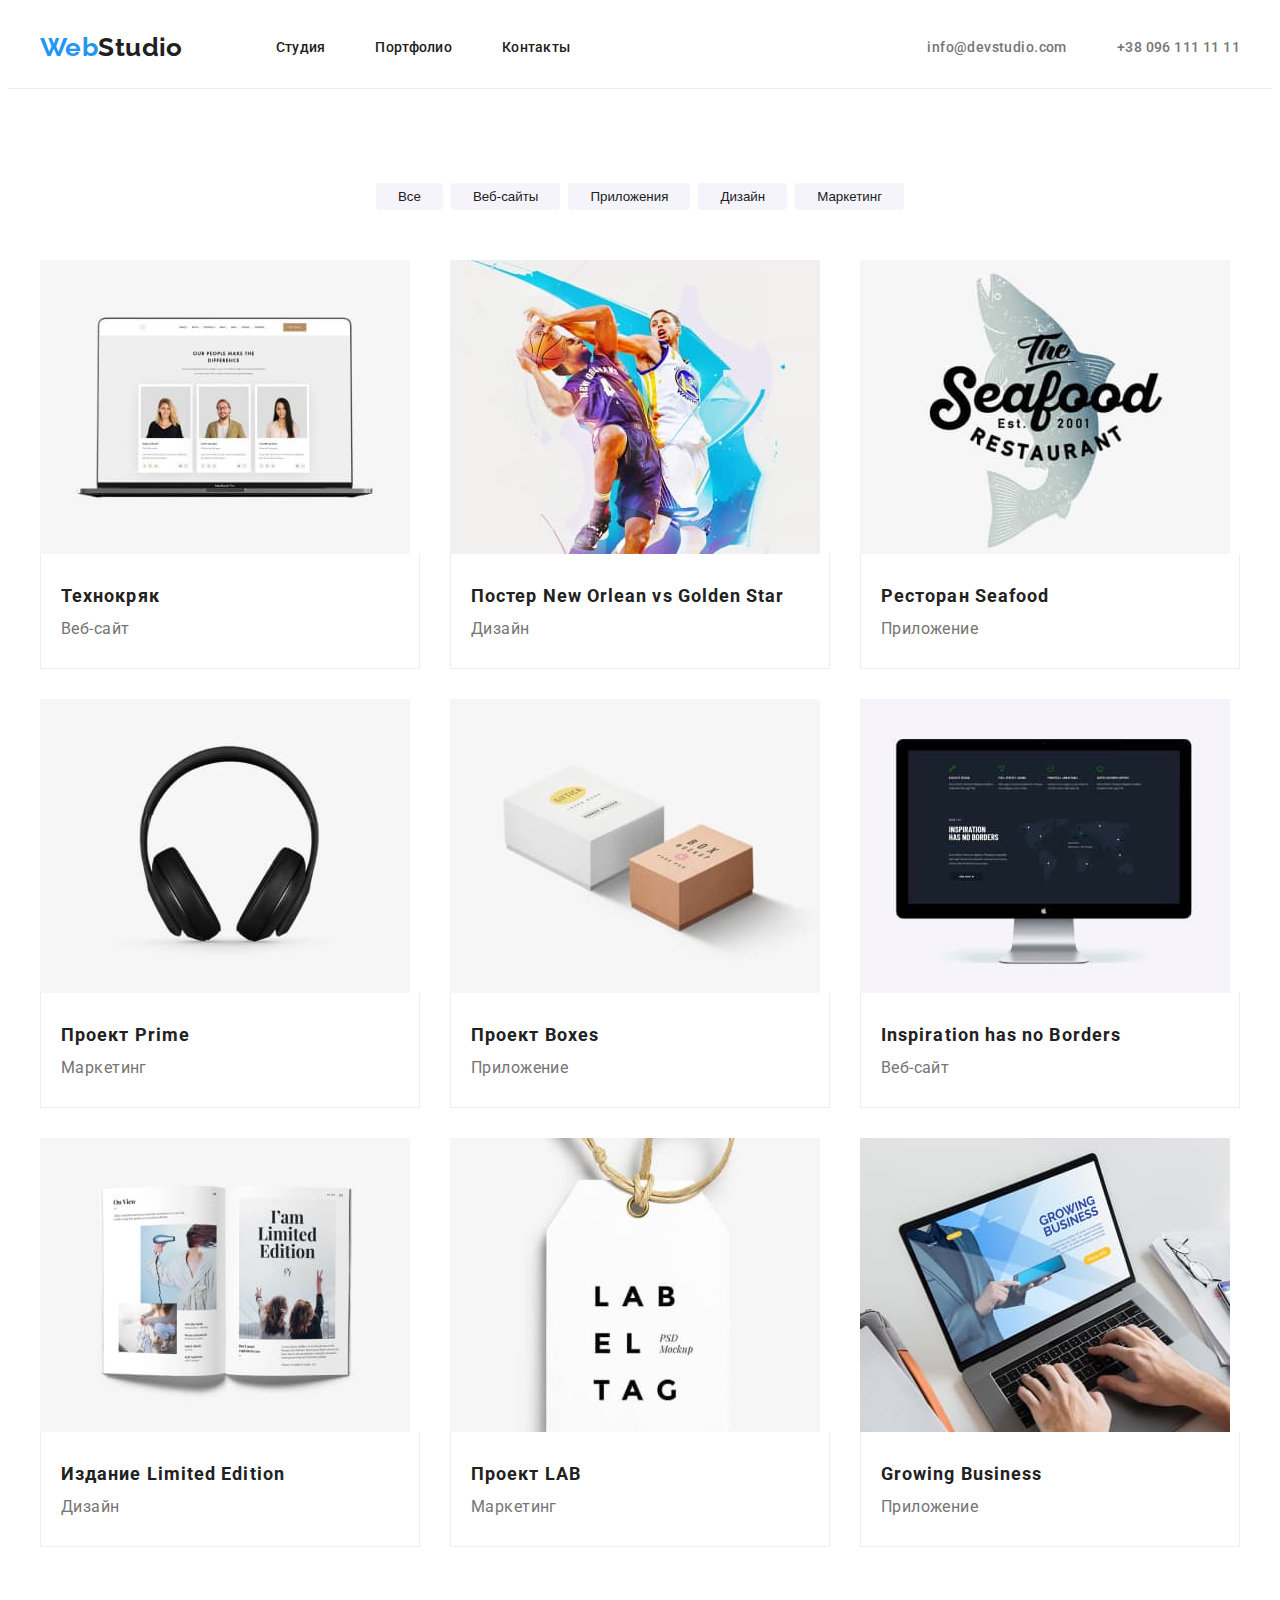
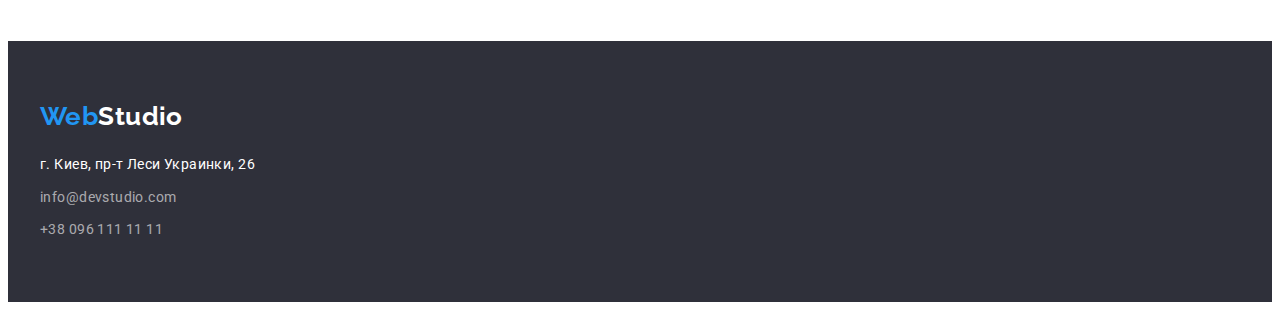
==== portfolio.html @ 1c1c4bfe "h-w-3" ====
<!DOCTYPE html>
<html lang="ru">
  <head>
    <meta http-equiv="X-UA-Compatible" content="IE=edge" />
    <meta name="viewport" content="width=device-width, initial-scale=1.0" />
    <meta charset="utf-8" />
    <title>WebStudio-Portfolio</title>
    <link
      rel="stylesheet"
      href="https://cdnjs.cloudflare.com/ajax/libs/modern-normalize/1.1.0/modern-normalize.min.css"
      integrity="sha512-wpPYUAdjBVSE4KJnH1VR1HeZfpl1ub8YT/NKx4PuQ5NmX2tKuGu6U/JRp5y+Y8XG2tV+wKQpNHVUX03MfMFn9Q=="
      crossorigin="anonymous"
      referrerpolicy="no-referrer"
    />
    <link rel="stylesheet" href="./css/styles.css" />
    <link
      href="https://fonts.googleapis.com/css2?family=Raleway:wght@700&family=Roboto:wght@400;500;700;900&display=swap"
      rel="stylesheet"
    />
  </head>
  <body>
    <header>
      <div class="container">
        <div class="container-head">
          <nav class="head">
            <a class="logo" href="./index.html">Web<span class="logopart">Studio</span></a>
            <ul class="navi">
              <li><a class="navi-list" href="./index.html">Студия</a></li>
              <li><a class="navi-list" href="./portfolio.html">Портфолио</a></li>
              <li><a class="navi-list" href="">Контакты</a></li>
            </ul>
          </nav>
          <ul class="contact-list">
            <li><a class="contact" href="mailto:info@devstudio.com">info@devstudio.com</a></li>
            <li><a class="contact" href="tel:+380961111111">+38 096 111 11 11</a></li>
          </ul>
        </div>
      </div>
    </header>
    <main>
      <section class="section">
        <div class="container">
          <h1 class="visually-hidden">Нашы проэкты</h1>
          <ul class="butt-list">
            <li class="butt-item"><button class="filter" type="button">Все</button></li>
            <li class="butt-item"><button class="filter" type="button">Веб-сайты</button></li>
            <li class="butt-item"><button class="filter" type="button">Приложения</button></li>
            <li class="butt-item"><button class="filter" type="button">Дизайн</button></li>
            <li class="butt-item"><button class="filter" type="button">Маркетинг</button></li>
          </ul>
          <ul class="title-project">
            <li class="project-card">
              <a href="">
                <img src="./image/project-1.jpg" alt="Macbook" width="370" />
                <div class="project-border">
                  <h2 class="project">Технокряк</h2>
                  <p class="project-type">Веб-сайт</p>
                </div>
              </a>
            </li>
            <li class="project-card">
              <a href="">
                <img src="./image/project-2.jpg" alt="Люди играющие в баскетбол" width="370" />
                <div class="project-border">
                  <h2 class="project">Постер New Orlean vs Golden Star</h2>
                  <p class="project-type">Дизайн</p>
                </div>
              </a>
            </li>
            <li class="project-card">
              <a href="">
                <img src="./image/project-3.jpg" alt="Логотип ресторана рыба " width="370" />
                <div class="project-border">
                  <h2 class="project">Ресторан Seafood</h2>
                  <p class="project-type">Приложение</p>
                </div>
              </a>
            </li>
            <li class="project-card">
              <a href="">
                <img src="./image/project-4.jpg" alt="Наушники" width="370" />
                <div class="project-border">
                  <h2 class="project">Проект Prime</h2>
                  <p class="project-type">Маркетинг</p>
                </div>
              </a>
            </li>
            <li class="project-card">
              <a href="">
                <img src="./image/project-5.jpg" alt="Две коробочки" width="370" />
                <div class="project-border">
                  <h2 class="project">Проект Boxes</h2>
                  <p class="project-type">Приложение</p>
                </div>
              </a>
            </li>
            <li class="project-card">
              <a href="">
                <img src="./image/project-6.jpg" alt="IMac" width="370" />
                <div class="project-border">
                  <h2 class="project">Inspiration has no Borders</h2>
                  <p class="project-type">Веб-сайт</p>
                </div>
              </a>
            </li>
            <li class="project-card">
              <a href="">
                <img src="./image/project-7.jpg" alt="откритая книга" width="370" />
                <div class="project-border">
                  <h2 class="project">Издание Limited Edition</h2>
                  <p class="project-type">Дизайн</p>
                </div>
              </a>
            </li>
            <li class="project-card">
              <a href="">
                <img src="./image/project-8.jpg" alt="Бумажный ярлык" width="370" />
                <div class="project-border">
                  <h2 class="project">Проект LAB</h2>
                  <p class="project-type">Маркетинг</p>
                </div>
              </a>
            </li>
            <li class="project-card">
              <a href="">
                <img src="./image/project-9.jpg" alt="Macbook " width="370" />
                <div class="project-border">
                  <h2 class="project">Growing Business</h2>
                  <p class="project-type">Приложение</p>
                </div>
              </a>
            </li>
          </ul>
        </div>
      </section>
    </main>
    <footer>
      <div class="container-foot">
        <div class="bottom">
          <a class="logo" href="./index.html">Web<span class="logofoot">Studio</span></a>
        </div>
        <address>
          <ul class="address-list">
            <li class="address-item">
              <a
                class="address"
                href="https://www.google.com.ua/maps/place/%D0%B1%D1%83%D0%BB%D1%8C%D0%B2%D0%B0%D1%80+%D0%9B%D0%B5%D1%81%D1%96+%D0%A3%D0%BA%D1%80%D0%B0%D1%97%D0%BD%D0%BA%D0%B8,+26,+%D0%9A%D0%B8%D1%97%D0%B2,+02000/@50.4265841,30.5361971,17z/data=!3m1!4b1!4m5!3m4!1s0x40d4cf0e033ecbe9:0x57a4dffefec77da0!8m2!3d50.4265807!4d30.5383858"
                >г. Киев, пр-т Леси Украинки, 26</a
              >
            </li>
            <li class="address-item">
              <a class="address cont" href="mailto:info@devstudio.com">info@devstudio.com</a>
            </li>
            <li class="address-item">
              <a class="address cont" href="tel:+380961111111">+38 096 111 11 11</a>
            </li>
          </ul>
        </address>
      </div>
    </footer>
  </body>
</html>
---- css/styles.css ----
:root {
  --background: #e5e5e5;
  --activecolor: #2196f3;
  --footercolor: #2f303a;
  --hedercolor: #fff;
  --textcolor: #757575;
  --headtext: #212121;
  --filterbutt: #f5f4fa;

  --cardside: 30px;
}
body {
  background-color: var(--hedercolor);
  color: var(--textcolor);
  font-family: Roboto, sans-serif;
  font-weight: 400;
  font-size: 14px;
  line-height: 1.7em;
  letter-spacing: 0.03em;
}
a {
  font-family: Roboto;
  text-decoration: none;
}
h1,
h2,
h3,
h4,
h5,
h6,
p {
  margin: 0px;
}

ul {
  padding-left: 0px;
  margin: 0px;
  list-style: none;
}
img {
  display: block;
}
button {
  cursor: pointer;
}
.container {
  width: 1200px;
  margin: 0 auto;
  padding: 0 15px;
}
.section {
  padding-top: 94px;
  padding-bottom: 94px;
}
.visually-hidden {
  position: absolute;
  white-space: nowrap;
  width: 1px;
  height: 1px;
  overflow: hidden;
  border: 0;
  padding: 0;
  clip: rect(0 0 0 0);
  clip-path: inset(50%);
  margin: -1px;
}

/* -------HEAD---------------------------*/

header {
  padding-top: 24px;
  padding-bottom: 25px;
  border-bottom: 1px solid #ececec;
}
.container-head {
  display: flex;
  font-weight: 500;

  margin: 0 auto;
}

.head {
  display: flex;
}

ul.navi,
ul.contact-list {
  align-items: center;
  display: flex;
}
.logo {
  margin-right: 93px;
  color: var(--activecolor);
  line-height: 1.2em;
  font-size: 26px;
  font-family: raleway;
  font-weight: 700;
}
.logopart {
  color: var(--headtext);
}

.navi li {
  margin-right: 50px;
  color: var(--headtext);
  letter-spacing: 0.02em;
  text-align: center;
}
.navi li:last-child {
  margin-right: 0;
}

.navi-list {
  color: var(--headtext);
  letter-spacing: 0.02em;
}
.navi-list:hover,
.navi-list:focus {
  color: var(--activecolor);
}

.contact-list {
  margin-left: auto;
}
.contact-list li {
  margin-right: 50px;
}
.contact-list li:last-child {
  margin-right: 0;
}

.contact {
  color: var(--textcolor);
}
.contact:hover,
.contact:focus {
  color: var(--activecolor);
}

/*---------Content------*/

.banner {
  padding-top: 200px;
  padding-bottom: 200px;
  text-align: center;
  letter-spacing: 0.06em;
  text-transform: uppercase;
  background-color: var(--footercolor);
}
.hero {
  margin-bottom: 30px;
  margin-left: auto;
  margin-right: auto;

  color: var(--hedercolor);
  font-size: 44px;
  line-height: 1.36em;
  text-align: center;
  font-weight: 900;
}
.banner .hero-button {
  margin-left: auto;
  margin-right: auto;

  display: flex;
  min-width: 136px;
  border: 0px;
  padding: 10px 32px;
  background-color: var(--activecolor);
  color: var(--hedercolor);

  box-shadow: 0px 4px 4px rgba(0, 0, 0, 0.15);
  border-radius: 4px;

  font-family: Roboto;
  font-style: normal;
  font-weight: bold;
  font-size: 16px;
  line-height: calc(30 / 16);

  align-items: center;
  text-align: center;
  letter-spacing: 0.06em;
}

/*-------Advant-list--------*/
.advantages-title {
  display: flex;
}
.advantages-list {
  width: 270px;
  margin-right: 30px;
}
.advantages-list:last-child {
  margin-right: 0;
}
.advantages-head {
  margin-bottom: 10px;
  color: var(--headtext);
  font-weight: 700;
  line-height: 1.14em;
}

/* -----Next section-----*/

.card-list {
  display: flex;
}
.card-item {
  margin-right: 30px;
}

.card-item:last-child {
  margin-right: 0;
}

.team {
  background-color: var(--filterbutt);
}
.title {
  margin-bottom: 50px;
  text-align: center;

  color: var(--headtext);
  font-weight: 700;
  font-size: 36px;
  line-height: 1.2em;
  align-items: center;
}
.post-card {
  padding-top: 30px;
  padding-bottom: 30px;

  box-shadow: 0px 1px 3px rgba(0, 0, 0, 0.12), 0px 1px 1px rgba(0, 0, 0, 0.14),
    0px 2px 1px rgba(0, 0, 0, 0.2);
  border-radius: 0px 0px 4px 4px;
}
.name {
  margin-bottom: 10px;

  color: var(--headtext);
  font-weight: 500;
  font-size: 16px;
  line-height: 1.2em;
  text-align: center;
}
.position {
  font-size: 16px;
  line-height: 1.2em;
  text-align: center;
}

/*------ Footer--------*/

footer {
  background-color: var(--footercolor);
}
.container-foot {
  width: 1200px;
  padding: 60px 15px;
  margin: 0 auto;
}
.bottom {
  margin-bottom: 20px;
}

.logofoot {
  color: var(--hedercolor);
}
.address {
  font-style: normal;
  color: var(--hedercolor);
}
.address-item {
  margin-bottom: 9px;
}

.address-item:last-child {
  margin-bottom: 0;
}

.address:hover,
.address:focus {
  color: var(--activecolor);
}
.cont {
  color: #ffffff99;
}

/*-------------Portfolio--------*/
.butt-list {
  margin-bottom: 50px;
  display: flex;
  justify-content: center;
}
.butt-item {
  margin-right: 8px;
}
.butt-item:last-child {
  margin-right: 0;
}

.filter {
  border-width: 0px;
  padding: 6px 22px;

  border-radius: 4px;
  background-color: var(--filterbutt);
  color: var(--headtext);
  text-align: center;
}
.filter:hover,
.filter:focus {
  background-color: var(--activecolor);
  color: var(--hedercolor);
}
.title-project {
  margin-right: calc(-1 * var(--cardside));
  margin-bottom: calc(-1 * var(--cardside));
  display: flex;
  flex-wrap: wrap;
  padding: 0;
}
.project-card {
  flex-basis: calc(100% / 3 - var(--cardside));
  margin-right: var(--cardside);
  margin-bottom: var(--cardside);
}
.project {
  color: var(--headtext);
  font-weight: bold;
  font-size: 18px;
  line-height: 2em;
  letter-spacing: 0.06em;
}

.project-type {
  color: var(--textcolor);
  font-size: 16px;
  line-height: 1.87em;
}
.project-border {
  padding: 24px 20px;
  border-bottom: 1px solid #eeeeee;
  border-left: 1px solid #eeeeee;
  border-right: 1px solid #eeeeee;
}
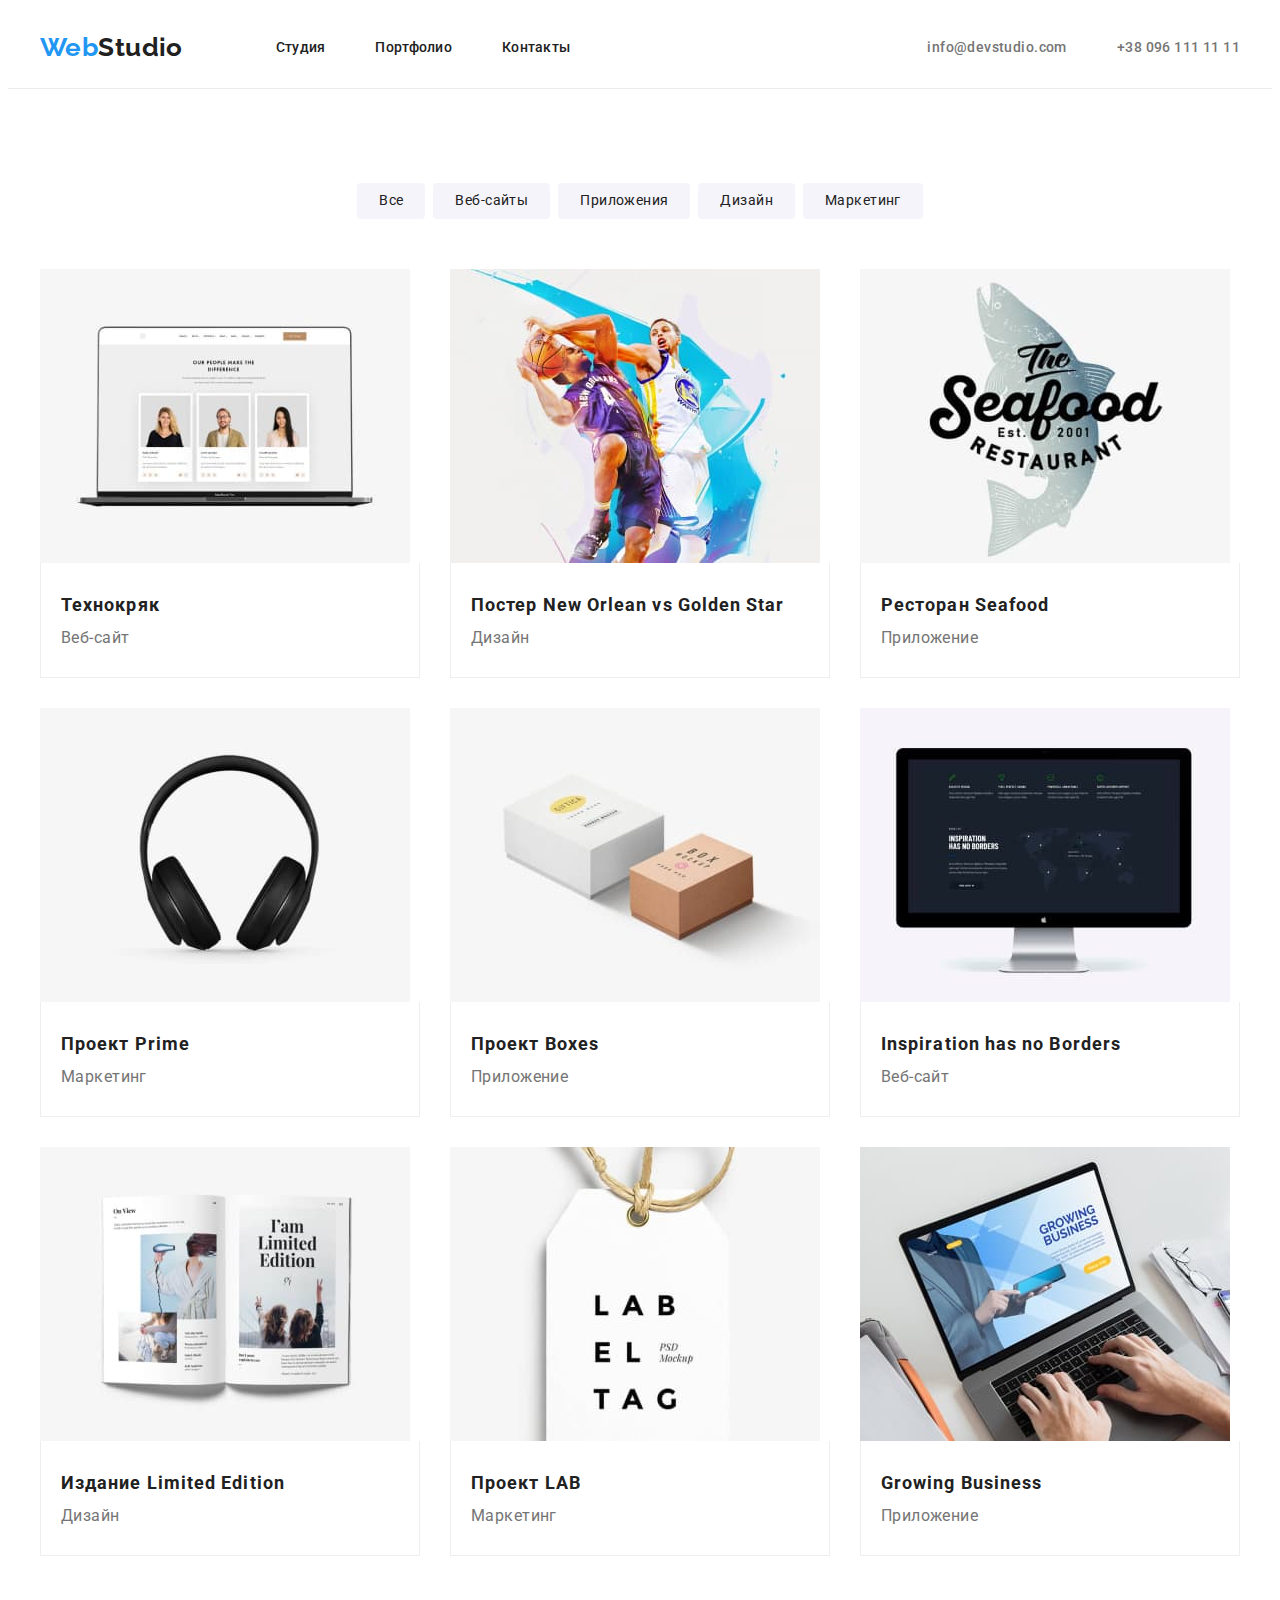
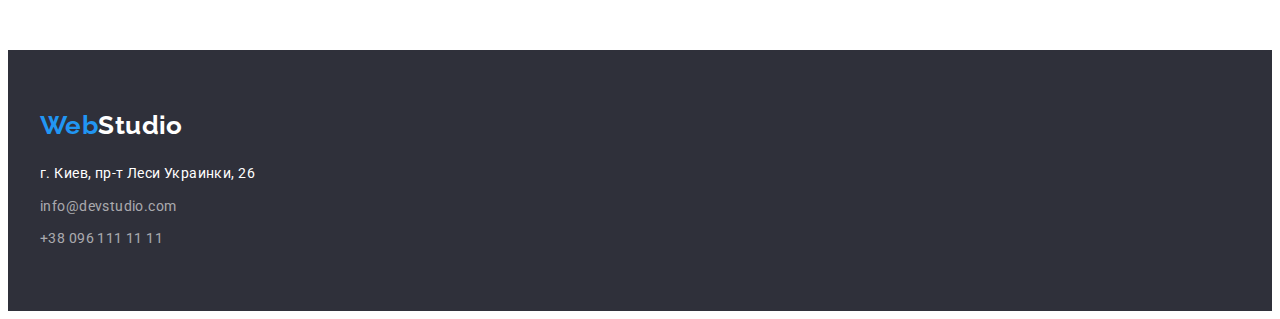
==== commit 69b7f188: "errors correct" ====
--- a/portfolio.html
+++ b/portfolio.html
@@ -135,7 +135,7 @@
       </section>
     </main>
     <footer>
-      <div class="container-foot">
+      <div class="container">
         <div class="bottom">
           <a class="logo" href="./index.html">Web<span class="logofoot">Studio</span></a>
         </div>
--- a/css/styles.css
+++ b/css/styles.css
@@ -19,7 +19,7 @@
   letter-spacing: 0.03em;
 }
 a {
-  font-family: Roboto;
+  font-family: Roboto, sans-serif;
   text-decoration: none;
 }
 h1,
@@ -39,6 +39,8 @@
 }
 img {
   display: block;
+  max-width: 100%;
+  height: auto;
 }
 button {
   cursor: pointer;
@@ -52,6 +54,10 @@
   padding-top: 94px;
   padding-bottom: 94px;
 }
+.section-two {
+  padding-bottom: 94px;
+}
+
 .visually-hidden {
   position: absolute;
   white-space: nowrap;
@@ -172,7 +178,7 @@
   box-shadow: 0px 4px 4px rgba(0, 0, 0, 0.15);
   border-radius: 4px;
 
-  font-family: Roboto;
+  font-family: Roboto, sans-serif;
   font-style: normal;
   font-weight: bold;
   font-size: 16px;
@@ -253,13 +259,10 @@
 /*------ Footer--------*/
 
 footer {
+  padding: 60px 15px;
   background-color: var(--footercolor);
 }
-.container-foot {
-  width: 1200px;
-  padding: 60px 15px;
-  margin: 0 auto;
-}
+
 .bottom {
   margin-bottom: 20px;
 }
@@ -308,6 +311,12 @@
   background-color: var(--filterbutt);
   color: var(--headtext);
   text-align: center;
+  font-family: Roboto, sans-serif;
+  font-style: normal;
+  font-weight: normal;
+  font-size: 14px;
+  line-height: 1.71;
+  letter-spacing: 0.03em;
 }
 .filter:hover,
 .filter:focus {
@@ -326,6 +335,10 @@
   margin-right: var(--cardside);
   margin-bottom: var(--cardside);
 }
+.project-card > a {
+  display: block;
+}
+
 .project {
   color: var(--headtext);
   font-weight: bold;
